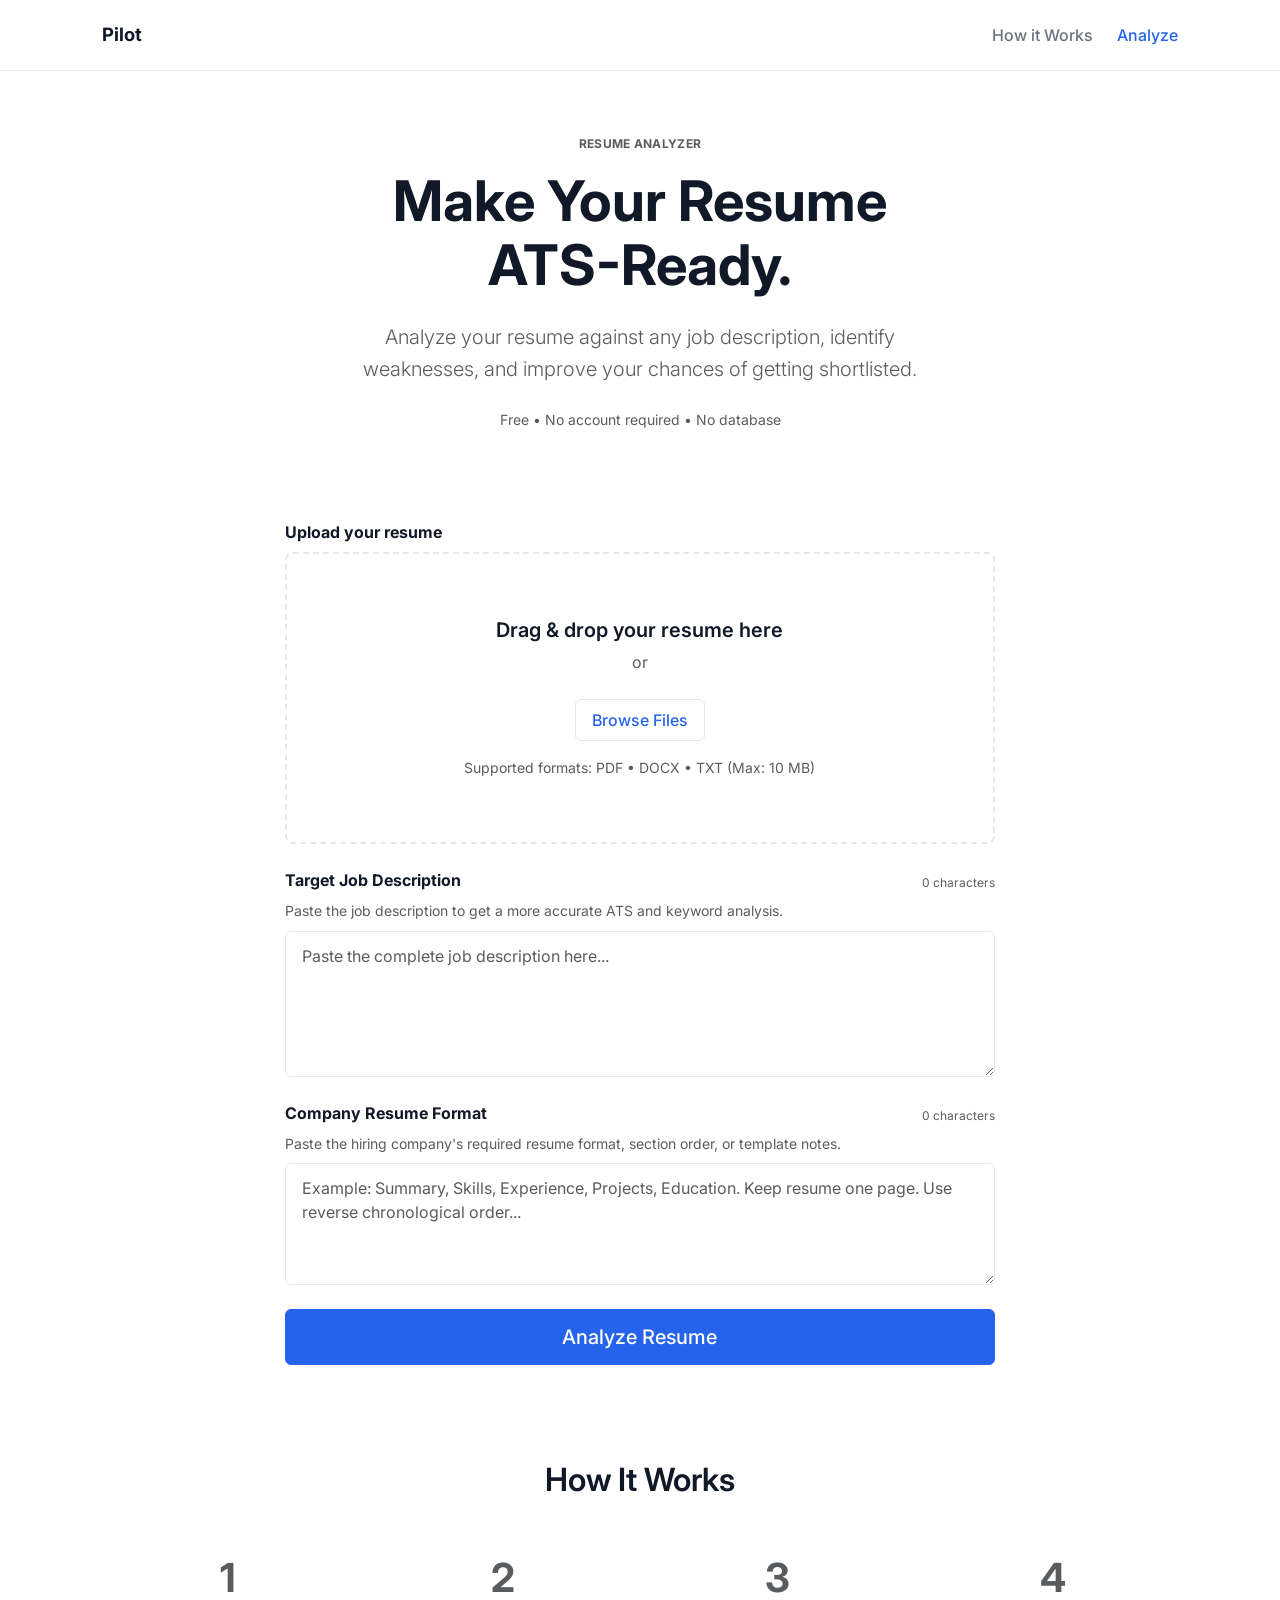
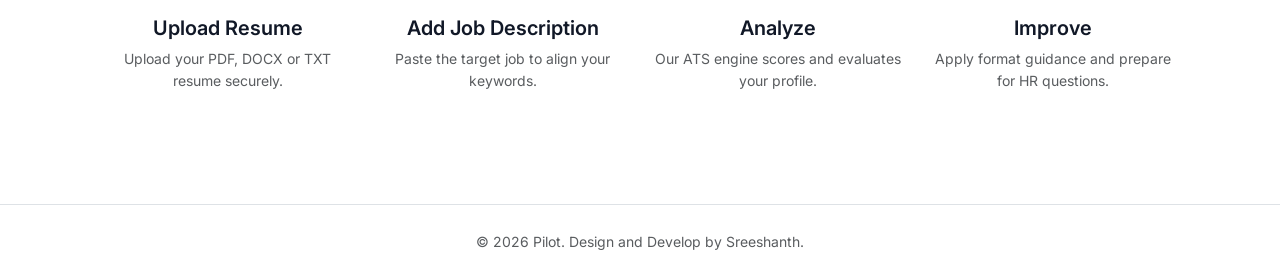
==== frontend/results.html @ 43889604 "Initial project setup" ====
<!DOCTYPE html>
<html lang="en">
<head>
    <meta charset="UTF-8">
    <meta name="viewport" content="width=device-width, initial-scale=1.0">
    <title>Resume Analysis - Pilot</title>
    <!-- Bootstrap CSS for minimal layout -->
    <link href="https://cdn.jsdelivr.net/npm/bootstrap@5.3.0/dist/css/bootstrap.min.css" rel="stylesheet">
    <!-- Custom CSS -->
    <link href="css/style.css" rel="stylesheet">
    <link href="css/responsive.css" rel="stylesheet">
</head>
<body>

    <!-- Minimal Navbar -->
    <nav class="navbar navbar-expand-lg mb-4">
        <div class="container">
            <a class="navbar-brand" href="index.html">Pilot</a>
            <div class="d-flex ms-auto">
                <a class="btn btn-outline-primary btn-sm" href="index.html">Analyze Another Resume</a>
            </div>
        </div>
    </nav>

    <!-- Main Content -->
    <main class="container mb-5">
        
        <div class="row mb-5">
            <div class="col-12 text-center">
                <h1 class="mb-4">Resume Analysis</h1>
                
                <!-- ATS Score -->
                <div class="score-circle">
                    <div class="score-value" id="overall-score">--</div>
                    <div class="score-max">/ 100</div>
                </div>
                <div class="score-status mb-2" id="score-status">Calculating...</div>
                <p class="text-muted text-sm mx-auto" style="max-width: 400px;">
                    Based on resume structure, keywords, skills, experience relevance and ATS compatibility.
                </p>
                <div class="d-flex flex-wrap justify-content-center gap-2 mt-4">
                    <button class="btn btn-outline-primary btn-sm" id="download-pdf-btn">Download PDF Report</button>
                    <button class="btn btn-outline-primary btn-sm" id="download-word-btn">Download Word Report</button>
                </div>
                <p class="text-xs text-muted mx-auto mt-2 mb-0" style="max-width: 420px;">
                    Automated guidance can make mistakes. Verify details responsibly before using the report.
                </p>
            </div>
        </div>

        <!-- Score Breakdown -->
        <section class="mb-5">
            <h3 class="h5 mb-4 border-bottom pb-2">Score Breakdown</h3>
            <div class="row g-4" id="score-breakdown-container">
                <!-- Dynamically populated by JS -->
            </div>
        </section>

        <!-- Review Summary Banner -->
        <div id="ai-verdict-container" class="mb-5 p-4 bg-light rounded border" style="display: none;">
            <h3 class="h5 mb-3 text-primary">Review Summary</h3>
            <p id="ai-verdict-text" class="mb-0 fw-medium"></p>
        </div>

        <div class="row g-4 mb-5">
            <!-- Strengths & Weaknesses -->
            <div class="col-lg-6">
                <section class="h-100">
                    <h3 class="h5 mb-4 border-bottom pb-2">Resume Review</h3>
                    <div class="mb-4">
                        <h6 class="text-xs fw-bold tracking-wide text-muted mb-3">STRENGTHS</h6>
                        <ul class="custom-list strengths" id="strengths-list">
                            <!-- Populated by JS -->
                        </ul>
                    </div>
                    <div>
                        <h6 class="text-xs fw-bold tracking-wide text-muted mb-3">WEAKNESSES</h6>
                        <ul class="custom-list weaknesses" id="weaknesses-list">
                            <!-- Populated by JS -->
                        </ul>
                    </div>
                </section>
            </div>

            <!-- Semantic Matches & Missing Keywords -->
            <div class="col-lg-6">
                <section class="h-100">
                    <h3 class="h5 mb-4 border-bottom pb-2">Keywords & Alignment</h3>
                    <div class="mb-4">
                        <h6 class="text-xs fw-bold tracking-wide text-muted mb-3">ROLE MATCHES</h6>
                        <div id="semantic-matches-container">
                            <!-- Populated by JS -->
                        </div>
                    </div>
                    <div>
                        <h6 class="text-xs fw-bold tracking-wide text-muted mb-3">MISSING KEYWORDS</h6>
                        <div id="missing-keywords-container">
                            <!-- Populated by JS -->
                        </div>
                    </div>
                </section>
            </div>
        </div>

        <!-- Improvements -->
        <section class="mb-5">
            <h3 class="h5 mb-4 border-bottom pb-2">Improvements</h3>
            <div id="improvements-container">
                <!-- Populated by JS -->
            </div>
        </section>

        <!-- Bullet Improvements -->
        <section class="mb-5">
            <h3 class="h5 mb-4 border-bottom pb-2">Bullet Improvements</h3>
            <div id="bullet-improvements-container">
                <!-- Populated by JS -->
            </div>
        </section>

        <!-- Company Format Suggestions -->
        <section class="mb-5">
            <h3 class="h5 mb-4 border-bottom pb-2">Company Format Fit</h3>
            <div id="format-suggestions-container">
                <!-- Populated by JS -->
            </div>
        </section>

        <!-- HR Questions -->
        <section class="mb-5">
            <h3 class="h5 mb-4 border-bottom pb-2">Likely HR Questions</h3>
            <div id="hr-questions-container">
                <!-- Populated by JS -->
            </div>
        </section>

        <!-- Final Recommendations -->
        <section class="mb-5">
            <h3 class="h5 mb-4 border-bottom pb-2">Final Recommendations</h3>
            <ol class="ps-3" id="final-recommendations-container">
                <!-- Populated by JS -->
            </ol>
        </section>

    </main>

    <!-- Footer -->
    <footer class="py-4 border-top text-center text-muted">
        <div class="container">
            <small>&copy; 2026 Pilot. Design and Develop by Sreeshanth.</small>
        </div>
    </footer>

    <!-- Bootstrap JS -->
    <script src="https://cdn.jsdelivr.net/npm/bootstrap@5.3.0/dist/js/bootstrap.bundle.min.js"></script>
    
    <!-- Custom JS -->
    <script src="js/app.js"></script>
    <script src="js/results.js"></script>
</body>
</html>
---- frontend/css/style.css ----
@import url('https://fonts.googleapis.com/css2?family=Inter:wght@300;400;500;600;700&display=swap');

:root {
  --primary-color: #2563EB;
  --primary-hover: #1D4ED8;
  --bg-color: #FFFFFF;
  --text-dark: #111827;
  --text-muted: #6B7280;
  --border-color: #E5E7EB;
  --success-color: #10B981;
  --warning-color: #F59E0B;
  --danger-color: #EF4444;
}

body {
  font-family: 'Inter', sans-serif;
  background-color: var(--bg-color);
  color: var(--text-dark);
  -webkit-font-smoothing: antialiased;
}

/* Minimal Navbar */
.navbar {
  padding: 1.5rem 0;
  background-color: var(--bg-color);
  border-bottom: 1px solid var(--border-color);
}

.navbar-brand {
  font-weight: 700;
  color: var(--text-dark);
  font-size: 1.25rem;
}

.nav-link {
  color: var(--text-muted);
  font-weight: 500;
  margin-left: 1.5rem;
}

.nav-link:hover, .nav-link.active {
  color: var(--primary-color);
}

/* Typography Overrides */
h1, h2, h3, h4, h5, h6 {
  font-weight: 600;
  color: var(--text-dark);
}

p {
  color: var(--text-muted);
  line-height: 1.6;
}

/* Button Overrides */
.btn-primary {
  background-color: var(--primary-color);
  border-color: var(--primary-color);
  color: #fff;
  border-radius: 6px;
  padding: 0.75rem 1.5rem;
  font-weight: 500;
  transition: all 0.2s ease;
  box-shadow: none !important;
}

.btn-primary:hover, .btn-primary:focus, .btn-primary:active {
  background-color: var(--primary-hover) !important;
  border-color: var(--primary-hover) !important;
}

.btn-outline-primary {
  color: var(--primary-color);
  border-color: var(--border-color);
  border-radius: 6px;
  padding: 0.5rem 1rem;
  font-weight: 500;
}

.btn-outline-primary:hover {
  background-color: var(--primary-color);
  border-color: var(--primary-color);
  color: #fff;
}

/* Form Controls */
.form-control {
  border: 1px solid var(--border-color);
  border-radius: 6px;
  padding: 0.75rem 1rem;
  color: var(--text-dark);
  box-shadow: none !important;
}

.form-control:focus {
  border-color: var(--primary-color);
  box-shadow: 0 0 0 1px var(--primary-color) !important;
}

/* Drag and Drop Area */
.upload-area {
  border: 2px dashed var(--border-color);
  border-radius: 8px;
  padding: 4rem 2rem;
  text-align: center;
  transition: all 0.2s ease;
  background-color: var(--bg-color);
  cursor: pointer;
}

.upload-area.dragover {
  border-color: var(--primary-color);
  background-color: #F8FAFC;
}

.upload-area h3 {
  font-size: 1.25rem;
  margin-bottom: 0.5rem;
}

.upload-area p {
  margin-bottom: 1.5rem;
}

#file-info {
  display: none;
  margin-top: 1.5rem;
  padding: 1rem;
  border: 1px solid var(--border-color);
  border-radius: 6px;
  text-align: left;
}

.file-details {
  display: flex;
  justify-content: space-between;
  align-items: center;
}

.remove-file {
  color: var(--danger-color);
  cursor: pointer;
  font-weight: 500;
  font-size: 0.875rem;
}

.remove-file:hover {
  text-decoration: underline;
}

/* Loading Screen */
@keyframes pulse-ring {
  0%   { transform: scale(0.92); opacity: 0.6; }
  50%  { transform: scale(1.08); opacity: 0.2; }
  100% { transform: scale(0.92); opacity: 0.6; }
}

@keyframes spin-smooth {
  to { transform: rotate(360deg); }
}

@keyframes float-orb {
  0%, 100% { transform: translateY(0px) scale(1);   opacity: 0.15; }
  50%       { transform: translateY(-18px) scale(1.1); opacity: 0.28; }
}

@keyframes step-slide-in {
  from { opacity: 0; transform: translateX(-14px); }
  to   { opacity: 1; transform: translateX(0); }
}

@keyframes step-glow {
  0%, 100% { text-shadow: 0 0 0px transparent; }
  50%       { text-shadow: 0 0 10px rgba(37,99,235,0.45); }
}

@keyframes done-pop {
  0%   { transform: scale(0.7);  opacity: 0; }
  60%  { transform: scale(1.15); opacity: 1; }
  100% { transform: scale(1);    opacity: 1; }
}

@keyframes shimmer-text {
  0%   { background-position: -200% center; }
  100% { background-position:  200% center; }
}

#loading-screen {
  display: none;
  text-align: center;
  padding: 4rem 0;
  position: relative;
  overflow: hidden;
}

/* Floating background orbs — purely decorative */
#loading-screen::before,
#loading-screen::after {
  content: '';
  position: absolute;
  border-radius: 50%;
  pointer-events: none;
  z-index: 0;
}

#loading-screen::before {
  width: 320px;
  height: 320px;
  background: radial-gradient(circle, rgba(37,99,235,0.18) 0%, transparent 70%);
  top: -60px;
  left: 50%;
  transform: translateX(-50%);
  animation: float-orb 4s ease-in-out infinite;
}

#loading-screen::after {
  width: 200px;
  height: 200px;
  background: radial-gradient(circle, rgba(16,185,129,0.14) 0%, transparent 70%);
  bottom: 20px;
  right: 10%;
  animation: float-orb 5.5s ease-in-out infinite reverse;
}

/* Shimmer heading */
#loading-screen h3 {
  position: relative;
  z-index: 1;
  background: linear-gradient(
    90deg,
    var(--text-dark) 0%,
    var(--primary-color) 40%,
    var(--text-dark) 80%
  );
  background-size: 200% auto;
  -webkit-background-clip: text;
  -webkit-text-fill-color: transparent;
  background-clip: text;
  animation: shimmer-text 2.8s linear infinite;
}

/* Pulsing ring behind the spinner */
.spinner-border {
  width: 3rem;
  height: 3rem;
  color: var(--primary-color);
  position: relative;
  z-index: 1;
  animation: spin-smooth 0.8s linear infinite;
  filter: drop-shadow(0 0 6px rgba(37,99,235,0.5));
}

/* Animated pulse ring around spinner */
.spinner-border::after {
  content: '';
  position: absolute;
  inset: -10px;
  border-radius: 50%;
  border: 3px solid rgba(37,99,235,0.25);
  animation: pulse-ring 1.6s ease-in-out infinite;
}

.loading-steps {
  margin-top: 2rem;
  text-align: left;
  max-width: 400px;
  margin-left: auto;
  margin-right: auto;
  position: relative;
  z-index: 1;
}

/* Each step slides in on appear */
.step {
  margin-bottom: 0.75rem;
  color: var(--text-muted);
  display: flex;
  align-items: center;
  gap: 0.5rem;
  opacity: 0;
  transform: translateX(-14px);
  animation: step-slide-in 0.45s ease forwards;
  transition: color 0.3s ease, font-weight 0.2s ease;
  border-radius: 6px;
  padding: 0.35rem 0.6rem;
}

/* Stagger each step's entrance */
.step:nth-child(1) { animation-delay: 0.0s; }
.step:nth-child(2) { animation-delay: 0.1s; }
.step:nth-child(3) { animation-delay: 0.2s; }
.step:nth-child(4) { animation-delay: 0.3s; }
.step:nth-child(5) { animation-delay: 0.4s; }
.step:nth-child(6) { animation-delay: 0.5s; }

.step.active {
  color: var(--primary-color);
  font-weight: 600;
  background: rgba(37,99,235,0.06);
  animation: step-glow 1.4s ease-in-out infinite;
  /* keep opacity=1 once active */
  opacity: 1;
  transform: none;
}

/* Active step — animated leading dot */
.step.active::before {
  content: '';
  display: inline-block;
  width: 8px;
  height: 8px;
  border-radius: 50%;
  background: var(--primary-color);
  flex-shrink: 0;
  animation: pulse-ring 1s ease-in-out infinite;
}

.step.done {
  color: var(--success-color);
  opacity: 1;
  transform: none;
  background: rgba(16,185,129,0.06);
}

/* Checkmark pop animation when a step becomes done */
.step.done::first-letter {
  display: inline-block;
  animation: done-pop 0.35s cubic-bezier(0.34,1.56,0.64,1) forwards;
}

/* Results Page Styles */
.score-circle {
  width: 150px;
  height: 150px;
  border-radius: 50%;
  border: 8px solid var(--primary-color);
  display: flex;
  flex-direction: column;
  justify-content: center;
  align-items: center;
  margin: 0 auto 1.5rem;
}

.score-circle .score-value {
  font-size: 3rem;
  font-weight: 700;
  color: var(--primary-color);
  line-height: 1;
}

.score-circle .score-max {
  font-size: 1rem;
  color: var(--text-muted);
}

.score-status {
  font-size: 1.25rem;
  font-weight: 600;
  color: var(--primary-color);
}

/* Progress Bars Minimal Override */
.progress {
  height: 8px;
  border-radius: 4px;
  background-color: var(--border-color);
  box-shadow: none;
  overflow: visible;
}

.progress-bar {
  background-color: var(--primary-color);
  border-radius: 4px;
}

/* Chips */
.keyword-chip {
  display: inline-block;
  padding: 0.5rem 1rem;
  background-color: #F3F4F6;
  border: 1px solid var(--border-color);
  border-radius: 20px;
  color: var(--text-dark);
  font-size: 0.875rem;
  margin: 0.25rem;
}

.keyword-chip.missing {
  background-color: #FEF2F2;
  border-color: #FCA5A5;
  color: var(--danger-color);
}

/* Custom Lists */
.custom-list {
  list-style: none;
  padding: 0;
}

.custom-list li {
  padding-left: 1.5rem;
  position: relative;
  margin-bottom: 0.5rem;
}

.custom-list.strengths li::before {
  content: '✓';
  position: absolute;
  left: 0;
  color: var(--success-color);
  font-weight: bold;
}

.custom-list.weaknesses li::before {
  content: '⚠';
  position: absolute;
  left: 0;
  color: var(--warning-color);
  font-weight: bold;
}

/* Improvement Cards */
.improvement-card {
  border: 1px solid var(--border-color);
  border-radius: 8px;
  padding: 1.5rem;
  margin-bottom: 1.5rem;
}

.improvement-label {
  font-size: 0.75rem;
  font-weight: 600;
  text-transform: uppercase;
  letter-spacing: 0.05em;
  margin-bottom: 0.5rem;
}

.label-current { color: var(--text-muted); }
.label-problem { color: var(--danger-color); }
.label-suggestion { color: var(--success-color); }

.quality-grid {
  display: grid;
  grid-template-columns: repeat(auto-fill, minmax(200px, 1fr));
  gap: 1rem;
}

.quality-item {
  border: 1px solid var(--border-color);
  padding: 1rem;
  border-radius: 6px;
}

.quality-item .quality-name {
  font-weight: 500;
  margin-bottom: 0.25rem;
}

.quality-item .quality-status {
  font-size: 0.875rem;
}

.status-excellent { color: var(--success-color); }
.status-good { color: var(--primary-color); }
.status-needs-improvement { color: var(--warning-color); }

/* Helpers */
.text-xs { font-size: 0.75rem; }
.text-sm { font-size: 0.875rem; }
.tracking-wide { letter-spacing: 0.025em; }
---- frontend/css/responsive.css ----
/* RESPONSIVE.CSS — Mobile-First Universal Layout
   Breakpoints:
     xs  : < 480px   (small phones)
     sm  : < 576px   (phones)
     md  : < 768px   (large phones / small tablets)
     lg  : < 992px   (tablets / small laptops)
     xl  : >= 992px  (desktops — base styles in style.css)
*/

/* Base: apply to all screen sizes */
*,
*::before,
*::after {
  box-sizing: border-box;
}

img,
video {
  max-width: 100%;
  height: auto;
}

/* Smooth scrolling on all devices */
html {
  scroll-behavior: smooth;
  -webkit-text-size-adjust: 100%;
}

/* Prevent horizontal overflow globally */
body {
  overflow-x: hidden;
  word-break: break-word;
}

/* Container fluid padding */
.container {
  width: 100%;
  padding-left: clamp(1rem, 4vw, 2rem);
  padding-right: clamp(1rem, 4vw, 2rem);
}


/* NAVBAR */
.navbar {
  padding: 1rem 0;
}

.navbar-brand {
  font-size: 1.15rem;
}

/* Hide desktop nav on mobile — it's hidden via d-none d-lg-flex already */


/* HERO SECTION (index.html) */
section.text-center h1 {
  line-height: 1.15;
}


/* UPLOAD SECTION (index.html) */
.upload-area {
  padding: clamp(2rem, 6vw, 4rem) clamp(1rem, 4vw, 2rem);
}

.upload-area h3 {
  font-size: clamp(1rem, 3vw, 1.25rem);
}

#file-info {
  padding: 0.85rem;
}

.file-details {
  flex-wrap: wrap;
  gap: 0.5rem;
}

/* Textarea full-width */
#job-description,
#company-format {
  width: 100%;
  min-height: 100px;
}


/* LOADING SCREEN */
#loading-screen {
  padding: clamp(2rem, 6vw, 4rem) 1rem;
}

#loading-screen h3 {
  font-size: clamp(1.1rem, 4vw, 1.5rem);
}

.loading-steps {
  width: 100%;
  max-width: 400px;
  padding: 0 0.5rem;
}

.step {
  font-size: clamp(0.8rem, 2.5vw, 0.95rem);
}


/* RESULTS PAGE — Score Header */
.score-circle {
  width: clamp(110px, 28vw, 150px);
  height: clamp(110px, 28vw, 150px);
  border-width: clamp(5px, 1.5vw, 8px);
}

.score-circle .score-value {
  font-size: clamp(2rem, 7vw, 3rem);
}

.score-circle .score-max {
  font-size: clamp(0.75rem, 2vw, 1rem);
}

.score-status {
  font-size: clamp(1rem, 3vw, 1.25rem);
}


/* RESULTS PAGE — Score Breakdown grid */
.quality-grid {
  display: grid;
  grid-template-columns: repeat(auto-fill, minmax(min(180px, 100%), 1fr));
  gap: 0.85rem;
}

.quality-item {
  padding: 0.85rem 1rem;
}


/* RESULTS PAGE — Improvement cards */
.improvement-card {
  padding: clamp(1rem, 3vw, 1.5rem);
  margin-bottom: 1rem;
  overflow-wrap: break-word;
}


/* KEYWORD CHIPS */
.keyword-chip {
  font-size: clamp(0.75rem, 2vw, 0.875rem);
  padding: 0.35rem 0.75rem;
}


/* BUTTONS — Results page action row */
.d-flex.flex-wrap.gap-2 .btn {
  flex: 1 1 auto;
  min-width: 140px;
  text-align: center;
}


/* LARGE PHONES (<=576px) */
@media (max-width: 575.98px) {

  /* Typography scale */
  h1 { font-size: clamp(1.6rem, 7vw, 2.25rem) !important; }
  h2 { font-size: clamp(1.3rem, 5.5vw, 1.75rem) !important; }
  h3 { font-size: clamp(1.1rem, 4.5vw, 1.4rem) !important; }
  h5 { font-size: 1rem !important; }

  /* Navbar brand & button */
  .navbar .btn-sm {
    font-size: 0.78rem;
    padding: 0.35rem 0.7rem;
  }

  /* Hero */
  section.text-center {
    margin-bottom: 2rem !important;
    padding-bottom: 1.5rem !important;
  }

  section.text-center .lead {
    font-size: 0.95rem;
  }

  /* Upload area */
  .upload-area {
    padding: 2rem 1rem;
  }

  /* Analyze button — full width */
  #analyze-btn {
    width: 100%;
    font-size: 1rem;
  }

  /* Loading steps */
  .loading-steps {
    padding: 0;
  }

  /* Score area */
  .score-circle {
    width: 110px;
    height: 110px;
    border-width: 5px;
  }

  .score-circle .score-value {
    font-size: 2rem;
  }

  /* Download buttons stack */
  .d-flex.flex-wrap.gap-2 {
    flex-direction: column;
    align-items: stretch;
  }

  .d-flex.flex-wrap.gap-2 .btn {
    width: 100%;
  }

  /* Quality grid single column */
  .quality-grid {
    grid-template-columns: 1fr;
  }

  /* Chips wrap tighter */
  .keyword-chip {
    padding: 0.3rem 0.6rem;
    font-size: 0.75rem;
    margin: 0.2rem;
  }

  /* Improvement cards */
  .improvement-card {
    padding: 1rem;
  }

  /* How it works — stack vertically */
  #how-it-works .col-md-3 {
    margin-bottom: 1.25rem;
  }

  /* Results page two-col row — single col */
  .col-lg-6 {
    margin-bottom: 1.5rem;
  }

  /* Ordered list */
  ol.ps-3 {
    padding-left: 1.25rem;
  }

  /* Section spacing */
  section.mb-5,
  .mb-5 {
    margin-bottom: 2rem !important;
  }
}


/* TABLETS (577px – 767px) */
@media (min-width: 576px) and (max-width: 767.98px) {

  h1 { font-size: 2rem !important; }
  h2 { font-size: 1.6rem !important; }

  section.text-center {
    margin-bottom: 2.5rem !important;
  }

  /* Quality grid 2 columns */
  .quality-grid {
    grid-template-columns: repeat(2, 1fr);
  }

  /* Download buttons side-by-side */
  .d-flex.flex-wrap.gap-2 {
    justify-content: center;
  }

  .d-flex.flex-wrap.gap-2 .btn {
    min-width: 160px;
  }

  /* Two-col section stacks */
  .col-lg-6 {
    margin-bottom: 1.5rem;
  }

  #analyze-btn {
    width: 100%;
  }
}


/* SMALL LAPTOPS / LARGE TABLETS (768px – 991px) */
@media (min-width: 768px) and (max-width: 991.98px) {

  h1 { font-size: 2.25rem !important; }

  /* Quality grid 3 columns */
  .quality-grid {
    grid-template-columns: repeat(3, 1fr);
  }

  /* Narrow the analyze form */
  #analyze .col-lg-8 {
    max-width: 680px;
    margin: 0 auto;
  }

  /* Two-col layout on tablets */
  .col-lg-6 {
    flex: 0 0 50%;
    max-width: 50%;
    margin-bottom: 0;
  }
}


/* DESKTOP (>=992px) — fine-tune only */
@media (min-width: 992px) {

  .quality-grid {
    grid-template-columns: repeat(auto-fill, minmax(200px, 1fr));
  }

  /* Cap textarea heights */
  #job-description {
    min-height: 120px;
  }

  #company-format {
    min-height: 100px;
  }

  /* Score area tweaks */
  .score-circle {
    width: 150px;
    height: 150px;
    border-width: 8px;
  }

  .score-circle .score-value {
    font-size: 3rem;
  }
}


/* TALL MOBILE PHONES (portrait, <=480px) */
@media (max-width: 480px) {

  /* Tighter vertical rhythm */
  main.container {
    padding-top: 1rem !important;
  }

  /* Progress bars label text */
  .quality-item .quality-name {
    font-size: 0.85rem;
  }

  .quality-item .quality-status {
    font-size: 0.78rem;
  }

  /* Improvement card label */
  .improvement-label {
    font-size: 0.7rem;
  }

  /* HR questions, bullet improvements — comfortable reading */
  .custom-list li {
    font-size: 0.88rem;
    margin-bottom: 0.6rem;
  }

  /* Spinner slightly smaller */
  .spinner-border {
    width: 2.4rem;
    height: 2.4rem;
  }

  /* Step text smaller */
  .step {
    font-size: 0.8rem;
    margin-bottom: 0.55rem;
  }

  /* Footer text */
  footer small {
    font-size: 0.72rem;
  }
}


/* LANDSCAPE PHONES (short height, wide) */
@media (max-height: 480px) and (orientation: landscape) {

  .navbar {
    padding: 0.5rem 0;
  }

  section.text-center {
    margin-bottom: 1rem !important;
    padding-bottom: 0.5rem !important;
  }

  section.text-center h1 {
    font-size: 1.5rem !important;
    margin-bottom: 0.5rem !important;
  }

  #loading-screen {
    padding: 1rem 0.5rem;
  }

  #loading-screen::before,
  #loading-screen::after {
    display: none; /* hide decorative orbs on tiny landscape */
  }

  .loading-steps {
    margin-top: 0.75rem;
  }

  footer {
    padding: 0.75rem 0 !important;
  }
}


/* PRINT — keep it clean */
@media print {

  .navbar,
  footer,
  #download-pdf-btn,
  #download-word-btn {
    display: none !important;
  }

  body {
    font-size: 12pt;
    color: #000;
  }

  .score-circle {
    border-color: #000 !important;
  }

  .improvement-card,
  .quality-item {
    break-inside: avoid;
  }
}
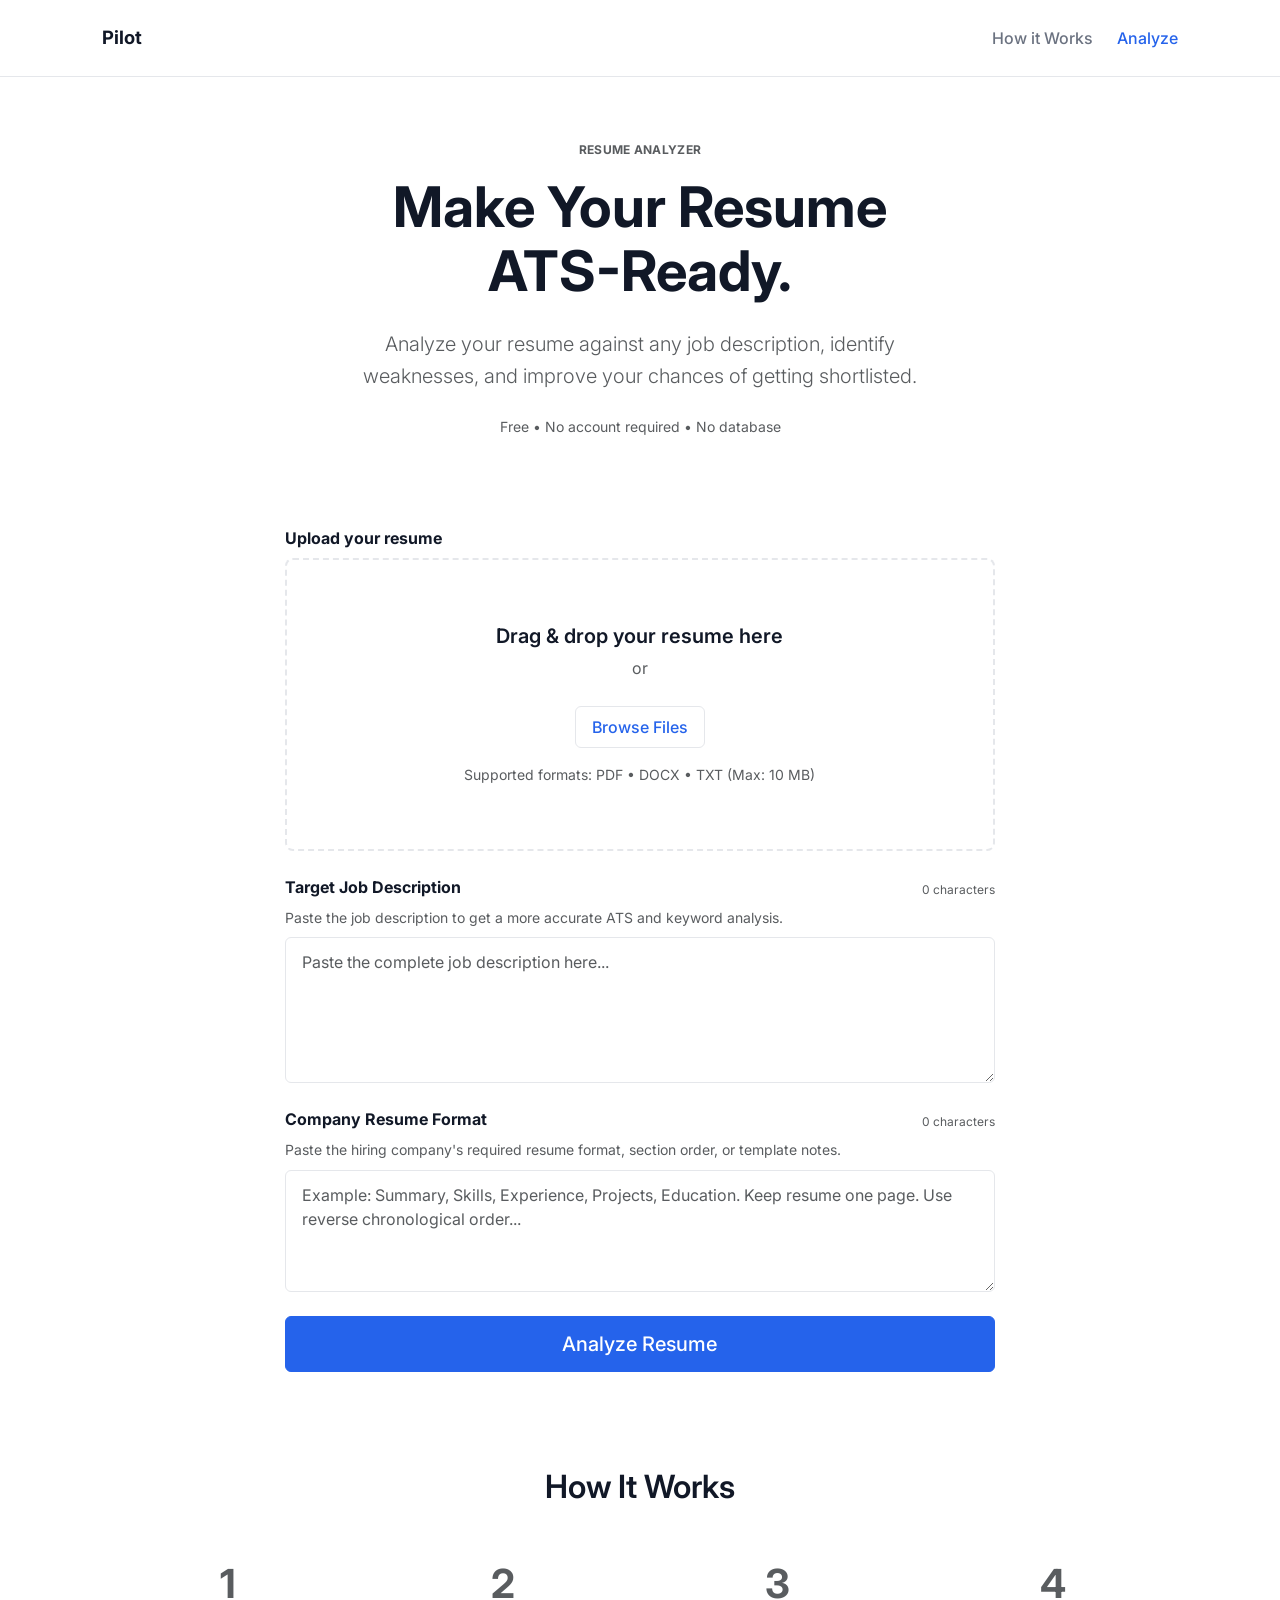
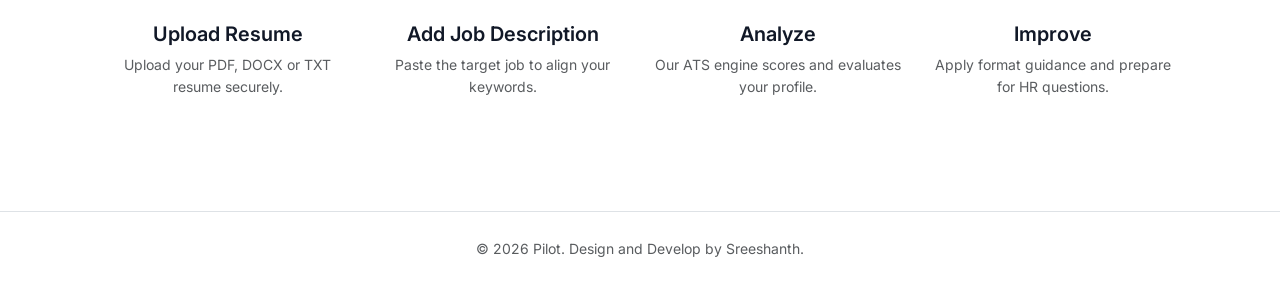
==== commit e85bd6ff: "feat: add favicon (browser tab logo) to both pages" ====
--- a/frontend/results.html
+++ b/frontend/results.html
@@ -4,6 +4,8 @@
     <meta charset="UTF-8">
     <meta name="viewport" content="width=device-width, initial-scale=1.0">
     <title>Resume Analysis - Pilot</title>
+    <link rel="icon" type="image/png" href="favicon.png">
+    <link rel="apple-touch-icon" href="favicon.png">
     <!-- Bootstrap CSS for minimal layout -->
     <link href="https://cdn.jsdelivr.net/npm/bootstrap@5.3.0/dist/css/bootstrap.min.css" rel="stylesheet">
     <!-- Custom CSS -->
--- a/frontend/css/style.css
+++ b/frontend/css/style.css
@@ -61,13 +61,19 @@
   border-radius: 6px;
   padding: 0.75rem 1.5rem;
   font-weight: 500;
-  transition: all 0.2s ease;
+  transition: background-color 0.2s ease, border-color 0.2s ease, opacity 0.2s ease;
   box-shadow: none !important;
+  touch-action: manipulation;
 }
 
 .btn-primary:hover, .btn-primary:focus, .btn-primary:active {
   background-color: var(--primary-hover) !important;
   border-color: var(--primary-hover) !important;
+}
+
+.btn-primary:disabled {
+  opacity: 0.65;
+  cursor: not-allowed;
 }
 
 .btn-outline-primary {
@@ -151,39 +157,43 @@
 
 /* Loading Screen */
 @keyframes pulse-ring {
-  0%   { transform: scale(0.92); opacity: 0.6; }
-  50%  { transform: scale(1.08); opacity: 0.2; }
-  100% { transform: scale(0.92); opacity: 0.6; }
+  0%   { transform: scale(0.92) translateZ(0); opacity: 0.6; }
+  50%  { transform: scale(1.08) translateZ(0); opacity: 0.2; }
+  100% { transform: scale(0.92) translateZ(0); opacity: 0.6; }
 }
 
 @keyframes spin-smooth {
-  to { transform: rotate(360deg); }
+  to { transform: rotate(360deg) translateZ(0); }
 }
 
 @keyframes float-orb {
-  0%, 100% { transform: translateY(0px) scale(1);   opacity: 0.15; }
-  50%       { transform: translateY(-18px) scale(1.1); opacity: 0.28; }
+  0%, 100% { transform: translateY(0px) scale(1) translateZ(0);    opacity: 0.15; }
+  50%       { transform: translateY(-18px) scale(1.1) translateZ(0); opacity: 0.28; }
 }
 
 @keyframes step-slide-in {
-  from { opacity: 0; transform: translateX(-14px); }
-  to   { opacity: 1; transform: translateX(0); }
+  from { opacity: 0; transform: translateX(-14px) translateZ(0); }
+  to   { opacity: 1; transform: translateX(0)      translateZ(0); }
 }
 
 @keyframes step-glow {
   0%, 100% { text-shadow: 0 0 0px transparent; }
-  50%       { text-shadow: 0 0 10px rgba(37,99,235,0.45); }
+  50%       { text-shadow: 0 0 10px rgba(37,99,235,0.40); }
 }
 
 @keyframes done-pop {
-  0%   { transform: scale(0.7);  opacity: 0; }
-  60%  { transform: scale(1.15); opacity: 1; }
-  100% { transform: scale(1);    opacity: 1; }
+  0%   { transform: scale(0.7)  translateZ(0); opacity: 0; }
+  60%  { transform: scale(1.15) translateZ(0); opacity: 1; }
+  100% { transform: scale(1)    translateZ(0); opacity: 1; }
 }
 
 @keyframes shimmer-text {
   0%   { background-position: -200% center; }
   100% { background-position:  200% center; }
+}
+
+#upload-section {
+  transition: opacity 0.25s ease;
 }
 
 #loading-screen {
@@ -192,6 +202,13 @@
   padding: 4rem 0;
   position: relative;
   overflow: hidden;
+  /* Fade-in when shown via JS */
+  animation: fadeInScreen 0.3s ease forwards;
+}
+
+@keyframes fadeInScreen {
+  from { opacity: 0; transform: translateY(8px); }
+  to   { opacity: 1; transform: translateY(0); }
 }
 
 /* Floating background orbs — purely decorative */
@@ -212,6 +229,7 @@
   left: 50%;
   transform: translateX(-50%);
   animation: float-orb 4s ease-in-out infinite;
+  will-change: transform, opacity;
 }
 
 #loading-screen::after {
@@ -221,6 +239,7 @@
   bottom: 20px;
   right: 10%;
   animation: float-orb 5.5s ease-in-out infinite reverse;
+  will-change: transform, opacity;
 }
 
 /* Shimmer heading */
@@ -237,7 +256,8 @@
   -webkit-background-clip: text;
   -webkit-text-fill-color: transparent;
   background-clip: text;
-  animation: shimmer-text 2.8s linear infinite;
+  animation: shimmer-text 2.8s ease-in-out infinite;
+  will-change: background-position;
 }
 
 /* Pulsing ring behind the spinner */
@@ -248,7 +268,18 @@
   position: relative;
   z-index: 1;
   animation: spin-smooth 0.8s linear infinite;
-  filter: drop-shadow(0 0 6px rgba(37,99,235,0.5));
+  /* Use box-shadow instead of drop-shadow filter — composites on GPU */
+  will-change: transform;
+}
+
+/* Soft glow via a composited pseudo-element (no per-frame filter repaint) */
+.spinner-border::before {
+  content: '';
+  position: absolute;
+  inset: -6px;
+  border-radius: 50%;
+  box-shadow: 0 0 14px 4px rgba(37,99,235,0.35);
+  pointer-events: none;
 }
 
 /* Animated pulse ring around spinner */
@@ -259,6 +290,7 @@
   border-radius: 50%;
   border: 3px solid rgba(37,99,235,0.25);
   animation: pulse-ring 1.6s ease-in-out infinite;
+  will-change: transform, opacity;
 }
 
 .loading-steps {
@@ -279,11 +311,13 @@
   align-items: center;
   gap: 0.5rem;
   opacity: 0;
-  transform: translateX(-14px);
-  animation: step-slide-in 0.45s ease forwards;
-  transition: color 0.3s ease, font-weight 0.2s ease;
+  transform: translateX(-14px) translateZ(0);
+  /* Spring-like entrance easing */
+  animation: step-slide-in 0.5s cubic-bezier(0.22, 1, 0.36, 1) forwards;
+  transition: color 0.3s ease, font-weight 0.2s ease, background 0.2s ease;
   border-radius: 6px;
   padding: 0.35rem 0.6rem;
+  will-change: transform, opacity;
 }
 
 /* Stagger each step's entrance */
@@ -301,7 +335,7 @@
   animation: step-glow 1.4s ease-in-out infinite;
   /* keep opacity=1 once active */
   opacity: 1;
-  transform: none;
+  transform: translateZ(0);
 }
 
 /* Active step — animated leading dot */
@@ -314,6 +348,7 @@
   background: var(--primary-color);
   flex-shrink: 0;
   animation: pulse-ring 1s ease-in-out infinite;
+  will-change: transform, opacity;
 }
 
 .step.done {
--- a/frontend/css/responsive.css
+++ b/frontend/css/responsive.css
@@ -49,7 +49,14 @@
   font-size: 1.15rem;
 }
 
-/* Hide desktop nav on mobile — it's hidden via d-none d-lg-flex already */
+/* Ensure navbar links have comfortable tap targets on touch devices */
+.nav-link {
+  padding-top: 0.5rem;
+  padding-bottom: 0.5rem;
+  min-height: 44px;
+  display: inline-flex;
+  align-items: center;
+}
 
 
 /* HERO SECTION (index.html) */
@@ -60,7 +67,7 @@
 
 /* UPLOAD SECTION (index.html) */
 .upload-area {
-  padding: clamp(2rem, 6vw, 4rem) clamp(1rem, 4vw, 2rem);
+  padding: clamp(1.5rem, 5vw, 4rem) clamp(0.75rem, 4vw, 2rem);
 }
 
 .upload-area h3 {
@@ -74,13 +81,23 @@
 .file-details {
   flex-wrap: wrap;
   gap: 0.5rem;
-}
-
-/* Textarea full-width */
+  min-width: 0; /* prevent flex overflow */
+}
+
+#file-name {
+  overflow: hidden;
+  text-overflow: ellipsis;
+  white-space: nowrap;
+  max-width: calc(100% - 80px);
+  display: block;
+}
+
+/* Textarea full-width with vertical resize only */
 #job-description,
 #company-format {
   width: 100%;
   min-height: 100px;
+  resize: vertical;
 }
 
 
@@ -95,8 +112,10 @@
 
 .loading-steps {
   width: 100%;
-  max-width: 400px;
+  max-width: 420px;
   padding: 0 0.5rem;
+  margin-left: auto;
+  margin-right: auto;
 }
 
 .step {
@@ -150,8 +169,25 @@
   padding: 0.35rem 0.75rem;
 }
 
-
-/* BUTTONS — Results page action row */
+/* Chip containers wrap cleanly */
+#semantic-matches-container,
+#missing-keywords-container {
+  display: flex;
+  flex-wrap: wrap;
+  gap: 0.25rem;
+}
+
+
+/* BUTTONS — mobile analyze button always full-width */
+@media (max-width: 767.98px) {
+  #analyze-btn {
+    width: 100%;
+    font-size: 1rem;
+    min-height: 48px; /* comfortable touch target */
+  }
+}
+
+/* Results page action row */
 .d-flex.flex-wrap.gap-2 .btn {
   flex: 1 1 auto;
   min-width: 140px;
@@ -184,20 +220,15 @@
     font-size: 0.95rem;
   }
 
-  /* Upload area */
+  /* Upload area tighter on small phones */
   .upload-area {
-    padding: 2rem 1rem;
-  }
-
-  /* Analyze button — full width */
-  #analyze-btn {
-    width: 100%;
-    font-size: 1rem;
-  }
-
-  /* Loading steps */
+    padding: 1.5rem 0.85rem;
+  }
+
+  /* Loading steps full-width */
   .loading-steps {
     padding: 0;
+    max-width: 100%;
   }
 
   /* Score area */
@@ -230,7 +261,7 @@
   .keyword-chip {
     padding: 0.3rem 0.6rem;
     font-size: 0.75rem;
-    margin: 0.2rem;
+    margin: 0.15rem;
   }
 
   /* Improvement cards */
@@ -358,6 +389,17 @@
     padding-top: 1rem !important;
   }
 
+  /* Upload area very tight */
+  .upload-area {
+    padding: 1.25rem 0.75rem;
+  }
+
+  /* File name truncation on tiny screens */
+  #file-name {
+    max-width: calc(100% - 72px);
+    font-size: 0.85rem;
+  }
+
   /* Progress bars label text */
   .quality-item .quality-name {
     font-size: 0.85rem;
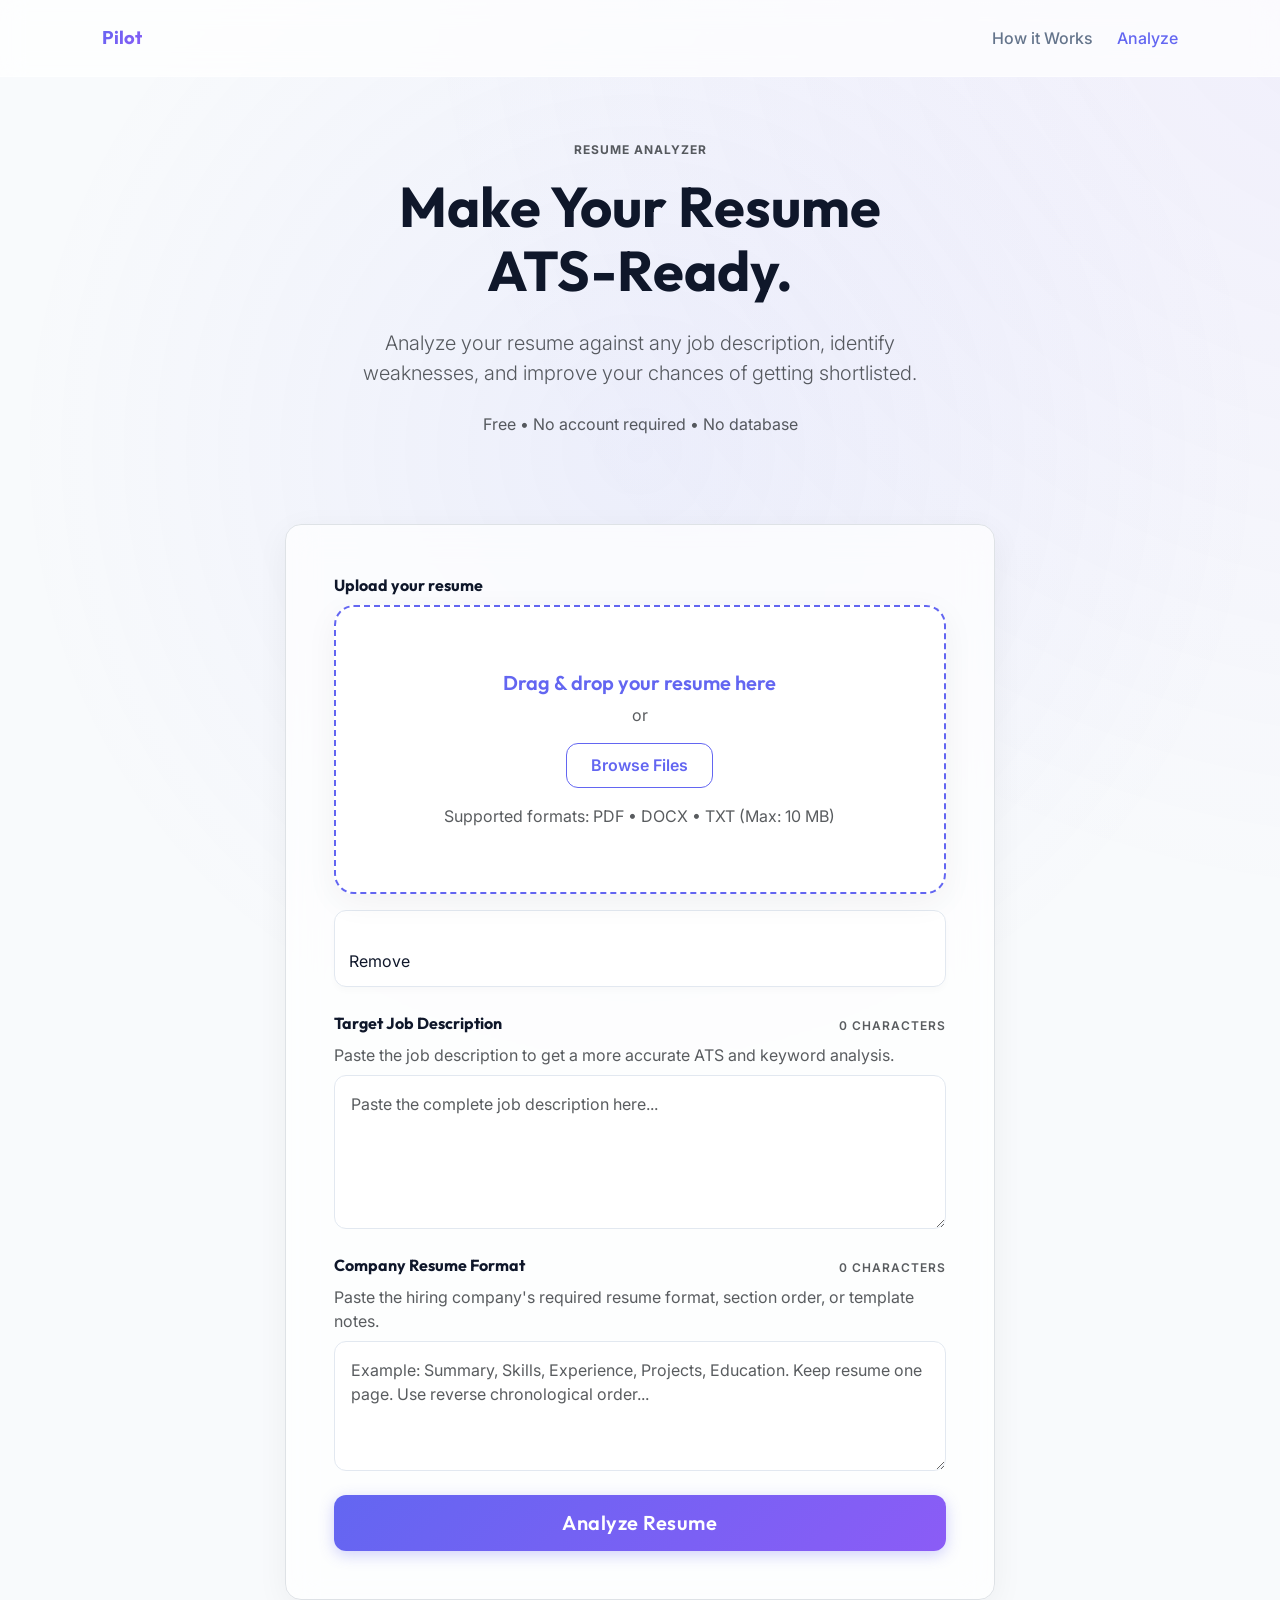
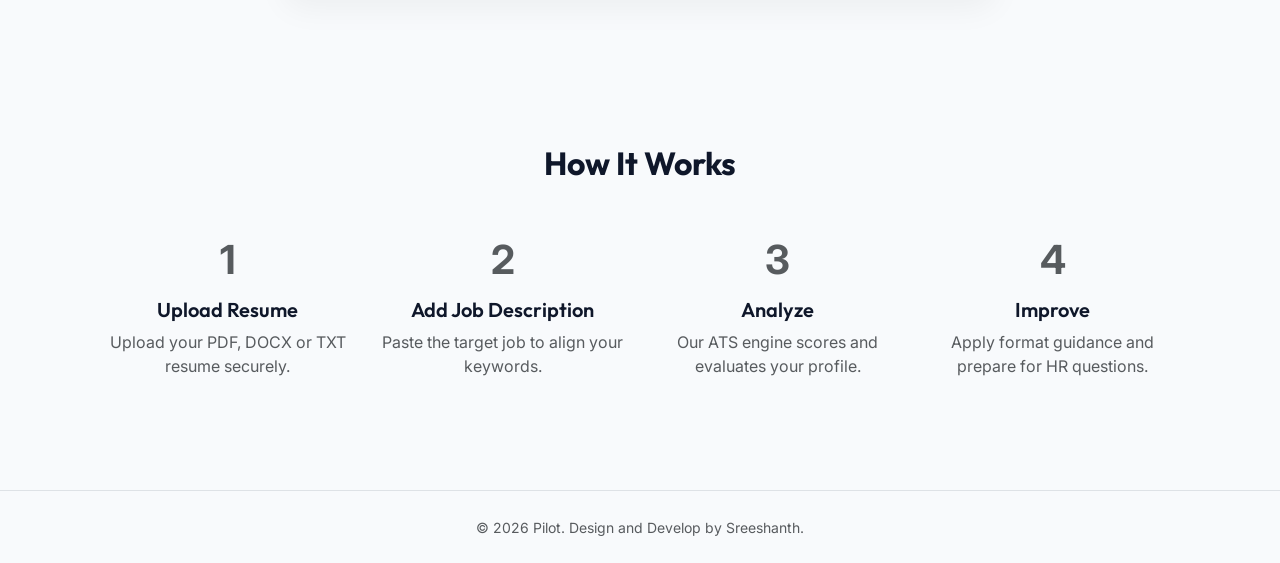
==== commit 77548fa0: "Implement premium glassmorphism UI layout" ====
--- a/frontend/results.html
+++ b/frontend/results.html
@@ -18,8 +18,9 @@
     <nav class="navbar navbar-expand-lg mb-4">
         <div class="container">
             <a class="navbar-brand" href="index.html">Pilot</a>
-            <div class="d-flex ms-auto">
+            <div class="d-flex ms-auto align-items-center">
                 <a class="btn btn-outline-primary btn-sm" href="index.html">Analyze Another Resume</a>
+
             </div>
         </div>
     </nav>
--- a/frontend/css/style.css
+++ b/frontend/css/style.css
@@ -1,506 +1,366 @@
-@import url('https://fonts.googleapis.com/css2?family=Inter:wght@300;400;500;600;700&display=swap');
+@import url('https://fonts.googleapis.com/css2?family=Outfit:wght@300;400;500;600;700&family=Inter:wght@300;400;500;600&display=swap');
 
 :root {
-  --primary-color: #2563EB;
-  --primary-hover: #1D4ED8;
-  --bg-color: #FFFFFF;
-  --text-dark: #111827;
-  --text-muted: #6B7280;
-  --border-color: #E5E7EB;
-  --success-color: #10B981;
-  --warning-color: #F59E0B;
-  --danger-color: #EF4444;
-}
+  --primary-color: #6366f1;
+  --primary-hover: #4f46e5;
+  --primary-gradient: linear-gradient(135deg, #6366f1 0%, #8b5cf6 100%);
+  --bg-color: #f8fafc;
+  --surface-color: #ffffff;
+  --text-dark: #0f172a;
+  --text-muted: #64748b;
+  --border-color: #e2e8f0;
+  --success-color: #10b981;
+  --warning-color: #f59e0b;
+  --danger-color: #ef4444;
+  --glass-bg: rgba(255, 255, 255, 0.7);
+  --glass-border: rgba(255, 255, 255, 0.5);
+  --glass-shadow: 0 8px 32px rgba(0, 0, 0, 0.05);
+}
+
+
 
 body {
   font-family: 'Inter', sans-serif;
   background-color: var(--bg-color);
   color: var(--text-dark);
   -webkit-font-smoothing: antialiased;
-}
-
-/* Minimal Navbar */
-.navbar {
-  padding: 1.5rem 0;
-  background-color: var(--bg-color);
-  border-bottom: 1px solid var(--border-color);
-}
-
-.navbar-brand {
+  min-height: 100vh;
+  position: relative;
+  overflow-x: hidden;
+  transition: background-color 0.4s ease, color 0.4s ease;
+}
+
+/* Dynamic Mesh Background */
+body::before {
+  content: '';
+  position: fixed;
+  top: -50%;
+  left: -50%;
+  width: 200%;
+  height: 200%;
+  background: 
+    radial-gradient(circle at 50% 50%, rgba(99, 102, 241, 0.08) 0%, transparent 40%),
+    radial-gradient(circle at 80% 20%, rgba(139, 92, 246, 0.08) 0%, transparent 40%);
+  z-index: -1;
+  animation: mesh-rotate 30s linear infinite;
+}
+
+
+
+@keyframes mesh-rotate {
+  0% { transform: rotate(0deg); }
+  100% { transform: rotate(360deg); }
+}
+
+h1, h2, h3, h4, h5, h6, .navbar-brand {
+  font-family: 'Outfit', sans-serif;
   font-weight: 700;
   color: var(--text-dark);
-  font-size: 1.25rem;
+}
+
+/* Glassmorphism Navbar */
+.navbar {
+  padding: 1rem 0;
+  background: var(--glass-bg);
+  backdrop-filter: blur(12px);
+  -webkit-backdrop-filter: blur(12px);
+  border-bottom: 1px solid var(--glass-border);
+  position: sticky;
+  top: 0;
+  z-index: 1000;
+}
+
+.navbar-brand {
+  font-size: 1.5rem;
+  background: var(--primary-gradient);
+  -webkit-background-clip: text;
+  -webkit-text-fill-color: transparent;
 }
 
 .nav-link {
   color: var(--text-muted);
   font-weight: 500;
   margin-left: 1.5rem;
+  transition: color 0.3s ease;
 }
 
 .nav-link:hover, .nav-link.active {
   color: var(--primary-color);
 }
 
-/* Typography Overrides */
-h1, h2, h3, h4, h5, h6 {
+/* Premium Buttons */
+.btn-primary {
+  background: var(--primary-gradient);
+  border: none;
+  color: #fff;
+  border-radius: 12px;
+  padding: 0.8rem 2rem;
   font-weight: 600;
-  color: var(--text-dark);
-}
-
-p {
-  color: var(--text-muted);
-  line-height: 1.6;
-}
-
-/* Button Overrides */
-.btn-primary {
-  background-color: var(--primary-color);
-  border-color: var(--primary-color);
-  color: #fff;
-  border-radius: 6px;
-  padding: 0.75rem 1.5rem;
-  font-weight: 500;
-  transition: background-color 0.2s ease, border-color 0.2s ease, opacity 0.2s ease;
-  box-shadow: none !important;
-  touch-action: manipulation;
-}
-
-.btn-primary:hover, .btn-primary:focus, .btn-primary:active {
-  background-color: var(--primary-hover) !important;
-  border-color: var(--primary-hover) !important;
-}
-
-.btn-primary:disabled {
-  opacity: 0.65;
-  cursor: not-allowed;
+  font-family: 'Outfit', sans-serif;
+  letter-spacing: 0.5px;
+  box-shadow: 0 4px 15px rgba(99, 102, 241, 0.3);
+  transition: all 0.3s ease;
+}
+
+.btn-primary:hover {
+  transform: translateY(-2px);
+  box-shadow: 0 8px 25px rgba(99, 102, 241, 0.4);
 }
 
 .btn-outline-primary {
   color: var(--primary-color);
-  border-color: var(--border-color);
-  border-radius: 6px;
-  padding: 0.5rem 1rem;
-  font-weight: 500;
+  border: 1px solid var(--primary-color);
+  background: transparent;
+  border-radius: 12px;
+  padding: 0.6rem 1.5rem;
+  font-weight: 600;
+  transition: all 0.3s ease;
 }
 
 .btn-outline-primary:hover {
-  background-color: var(--primary-color);
-  border-color: var(--primary-color);
+  background: var(--primary-gradient);
+  border-color: transparent;
   color: #fff;
-}
-
-/* Form Controls */
+  transform: translateY(-1px);
+}
+
+/* Form Controls with subtle focus ring */
 .form-control {
-  border: 1px solid var(--border-color);
-  border-radius: 6px;
-  padding: 0.75rem 1rem;
+  background: var(--surface-color);
+  border: 1px solid var(--border-color);
+  border-radius: 12px;
+  padding: 1rem;
   color: var(--text-dark);
-  box-shadow: none !important;
-}
+  transition: all 0.3s ease;
+}
+
+
 
 .form-control:focus {
   border-color: var(--primary-color);
-  box-shadow: 0 0 0 1px var(--primary-color) !important;
-}
-
-/* Drag and Drop Area */
+  box-shadow: 0 0 0 4px rgba(99, 102, 241, 0.1);
+  background: var(--surface-color);
+}
+
+/* Upload Area (Glassy Dropzone) */
 .upload-area {
-  border: 2px dashed var(--border-color);
-  border-radius: 8px;
+  background: var(--glass-bg);
+  backdrop-filter: blur(10px);
+  border: 2px dashed var(--primary-color);
+  border-radius: 20px;
   padding: 4rem 2rem;
   text-align: center;
-  transition: all 0.2s ease;
-  background-color: var(--bg-color);
+  transition: all 0.3s cubic-bezier(0.4, 0, 0.2, 1);
+  box-shadow: var(--glass-shadow);
   cursor: pointer;
-}
-
-.upload-area.dragover {
-  border-color: var(--primary-color);
-  background-color: #F8FAFC;
+  position: relative;
+  overflow: hidden;
+}
+
+.upload-area::before {
+  content: '';
+  position: absolute;
+  top: 0; left: 0; right: 0; bottom: 0;
+  background: var(--primary-gradient);
+  opacity: 0;
+  transition: opacity 0.3s ease;
+  z-index: -1;
+  border-radius: 18px;
+}
+
+.upload-area:hover, .upload-area.dragover {
+  transform: translateY(-4px);
+  border-color: transparent;
+  box-shadow: 0 15px 35px rgba(99, 102, 241, 0.15);
+}
+
+.upload-area:hover::before, .upload-area.dragover::before {
+  opacity: 0.05;
 }
 
 .upload-area h3 {
-  font-size: 1.25rem;
+  font-size: 1.5rem;
   margin-bottom: 0.5rem;
-}
-
-.upload-area p {
-  margin-bottom: 1.5rem;
+  color: var(--primary-color);
 }
 
 #file-info {
-  display: none;
-  margin-top: 1.5rem;
-  padding: 1rem;
-  border: 1px solid var(--border-color);
-  border-radius: 6px;
-  text-align: left;
-}
-
-.file-details {
-  display: flex;
-  justify-content: space-between;
-  align-items: center;
-}
-
-.remove-file {
-  color: var(--danger-color);
-  cursor: pointer;
-  font-weight: 500;
-  font-size: 0.875rem;
-}
-
-.remove-file:hover {
-  text-decoration: underline;
-}
-
-/* Loading Screen */
-@keyframes pulse-ring {
-  0%   { transform: scale(0.92) translateZ(0); opacity: 0.6; }
-  50%  { transform: scale(1.08) translateZ(0); opacity: 0.2; }
-  100% { transform: scale(0.92) translateZ(0); opacity: 0.6; }
-}
-
-@keyframes spin-smooth {
-  to { transform: rotate(360deg) translateZ(0); }
-}
-
-@keyframes float-orb {
-  0%, 100% { transform: translateY(0px) scale(1) translateZ(0);    opacity: 0.15; }
-  50%       { transform: translateY(-18px) scale(1.1) translateZ(0); opacity: 0.28; }
-}
-
-@keyframes step-slide-in {
-  from { opacity: 0; transform: translateX(-14px) translateZ(0); }
-  to   { opacity: 1; transform: translateX(0)      translateZ(0); }
-}
-
-@keyframes step-glow {
-  0%, 100% { text-shadow: 0 0 0px transparent; }
-  50%       { text-shadow: 0 0 10px rgba(37,99,235,0.40); }
-}
-
-@keyframes done-pop {
-  0%   { transform: scale(0.7)  translateZ(0); opacity: 0; }
-  60%  { transform: scale(1.15) translateZ(0); opacity: 1; }
-  100% { transform: scale(1)    translateZ(0); opacity: 1; }
-}
-
-@keyframes shimmer-text {
-  0%   { background-position: -200% center; }
-  100% { background-position:  200% center; }
-}
-
-#upload-section {
-  transition: opacity 0.25s ease;
-}
-
-#loading-screen {
-  display: none;
-  text-align: center;
-  padding: 4rem 0;
-  position: relative;
-  overflow: hidden;
-  /* Fade-in when shown via JS */
-  animation: fadeInScreen 0.3s ease forwards;
-}
-
-@keyframes fadeInScreen {
-  from { opacity: 0; transform: translateY(8px); }
-  to   { opacity: 1; transform: translateY(0); }
-}
-
-/* Floating background orbs — purely decorative */
-#loading-screen::before,
-#loading-screen::after {
-  content: '';
-  position: absolute;
+  background: var(--surface-color);
+  border: 1px solid var(--border-color);
+  border-radius: 12px;
+  padding: 1rem 1.5rem;
+  box-shadow: 0 4px 6px rgba(0,0,0,0.02);
+}
+
+/* Glassmorphism Cards */
+.improvement-card, .quality-item, #ai-verdict-container {
+  background: var(--glass-bg);
+  backdrop-filter: blur(10px);
+  -webkit-backdrop-filter: blur(10px);
+  border: 1px solid var(--glass-border);
+  border-radius: 16px;
+  box-shadow: var(--glass-shadow);
+  transition: transform 0.3s ease, box-shadow 0.3s ease;
+}
+
+.improvement-card:hover, .quality-item:hover {
+  transform: translateY(-3px);
+  box-shadow: 0 12px 30px rgba(0, 0, 0, 0.08);
+}
+
+/* Score Circle Premium */
+.score-circle {
+  width: 180px;
+  height: 180px;
   border-radius: 50%;
-  pointer-events: none;
-  z-index: 0;
-}
-
-#loading-screen::before {
-  width: 320px;
-  height: 320px;
-  background: radial-gradient(circle, rgba(37,99,235,0.18) 0%, transparent 70%);
-  top: -60px;
-  left: 50%;
-  transform: translateX(-50%);
-  animation: float-orb 4s ease-in-out infinite;
-  will-change: transform, opacity;
-}
-
-#loading-screen::after {
-  width: 200px;
-  height: 200px;
-  background: radial-gradient(circle, rgba(16,185,129,0.14) 0%, transparent 70%);
-  bottom: 20px;
-  right: 10%;
-  animation: float-orb 5.5s ease-in-out infinite reverse;
-  will-change: transform, opacity;
-}
-
-/* Shimmer heading */
-#loading-screen h3 {
-  position: relative;
-  z-index: 1;
-  background: linear-gradient(
-    90deg,
-    var(--text-dark) 0%,
-    var(--primary-color) 40%,
-    var(--text-dark) 80%
-  );
-  background-size: 200% auto;
-  -webkit-background-clip: text;
-  -webkit-text-fill-color: transparent;
-  background-clip: text;
-  animation: shimmer-text 2.8s ease-in-out infinite;
-  will-change: background-position;
-}
-
-/* Pulsing ring behind the spinner */
-.spinner-border {
-  width: 3rem;
-  height: 3rem;
-  color: var(--primary-color);
-  position: relative;
-  z-index: 1;
-  animation: spin-smooth 0.8s linear infinite;
-  /* Use box-shadow instead of drop-shadow filter — composites on GPU */
-  will-change: transform;
-}
-
-/* Soft glow via a composited pseudo-element (no per-frame filter repaint) */
-.spinner-border::before {
-  content: '';
-  position: absolute;
-  inset: -6px;
-  border-radius: 50%;
-  box-shadow: 0 0 14px 4px rgba(37,99,235,0.35);
-  pointer-events: none;
-}
-
-/* Animated pulse ring around spinner */
-.spinner-border::after {
-  content: '';
-  position: absolute;
-  inset: -10px;
-  border-radius: 50%;
-  border: 3px solid rgba(37,99,235,0.25);
-  animation: pulse-ring 1.6s ease-in-out infinite;
-  will-change: transform, opacity;
-}
-
-.loading-steps {
-  margin-top: 2rem;
-  text-align: left;
-  max-width: 400px;
-  margin-left: auto;
-  margin-right: auto;
-  position: relative;
-  z-index: 1;
-}
-
-/* Each step slides in on appear */
-.step {
-  margin-bottom: 0.75rem;
-  color: var(--text-muted);
-  display: flex;
-  align-items: center;
-  gap: 0.5rem;
-  opacity: 0;
-  transform: translateX(-14px) translateZ(0);
-  /* Spring-like entrance easing */
-  animation: step-slide-in 0.5s cubic-bezier(0.22, 1, 0.36, 1) forwards;
-  transition: color 0.3s ease, font-weight 0.2s ease, background 0.2s ease;
-  border-radius: 6px;
-  padding: 0.35rem 0.6rem;
-  will-change: transform, opacity;
-}
-
-/* Stagger each step's entrance */
-.step:nth-child(1) { animation-delay: 0.0s; }
-.step:nth-child(2) { animation-delay: 0.1s; }
-.step:nth-child(3) { animation-delay: 0.2s; }
-.step:nth-child(4) { animation-delay: 0.3s; }
-.step:nth-child(5) { animation-delay: 0.4s; }
-.step:nth-child(6) { animation-delay: 0.5s; }
-
-.step.active {
-  color: var(--primary-color);
-  font-weight: 600;
-  background: rgba(37,99,235,0.06);
-  animation: step-glow 1.4s ease-in-out infinite;
-  /* keep opacity=1 once active */
-  opacity: 1;
-  transform: translateZ(0);
-}
-
-/* Active step — animated leading dot */
-.step.active::before {
-  content: '';
-  display: inline-block;
-  width: 8px;
-  height: 8px;
-  border-radius: 50%;
-  background: var(--primary-color);
-  flex-shrink: 0;
-  animation: pulse-ring 1s ease-in-out infinite;
-  will-change: transform, opacity;
-}
-
-.step.done {
-  color: var(--success-color);
-  opacity: 1;
-  transform: none;
-  background: rgba(16,185,129,0.06);
-}
-
-/* Checkmark pop animation when a step becomes done */
-.step.done::first-letter {
-  display: inline-block;
-  animation: done-pop 0.35s cubic-bezier(0.34,1.56,0.64,1) forwards;
-}
-
-/* Results Page Styles */
-.score-circle {
-  width: 150px;
-  height: 150px;
-  border-radius: 50%;
-  border: 8px solid var(--primary-color);
+  background: var(--primary-gradient);
   display: flex;
   flex-direction: column;
   justify-content: center;
   align-items: center;
-  margin: 0 auto 1.5rem;
+  margin: 0 auto 2rem;
+  position: relative;
+  z-index: 1;
+  box-shadow: 0 10px 40px rgba(99, 102, 241, 0.15);
+}
+
+.score-circle::before {
+  content: '';
+  position: absolute;
+  top: -4px; left: -4px; right: -4px; bottom: -4px;
+  border-radius: 50%;
+  background: var(--primary-gradient);
+  z-index: -1;
+  animation: pulse-glow 3s infinite alternate;
+}
+
+@keyframes pulse-glow {
+  0% { transform: scale(1); opacity: 0.8; }
+  100% { transform: scale(1.05); opacity: 0.5; }
 }
 
 .score-circle .score-value {
-  font-size: 3rem;
-  font-weight: 700;
-  color: var(--primary-color);
+  font-size: 4rem;
+  font-family: 'Outfit', sans-serif;
+  color: #ffffff !important;
+  font-weight: 800;
   line-height: 1;
 }
 
 .score-circle .score-max {
-  font-size: 1rem;
-  color: var(--text-muted);
-}
-
-.score-status {
-  font-size: 1.25rem;
-  font-weight: 600;
-  color: var(--primary-color);
-}
-
-/* Progress Bars Minimal Override */
-.progress {
-  height: 8px;
-  border-radius: 4px;
-  background-color: var(--border-color);
-  box-shadow: none;
-  overflow: visible;
-}
-
-.progress-bar {
-  background-color: var(--primary-color);
-  border-radius: 4px;
-}
-
-/* Chips */
+  color: rgba(255, 255, 255, 0.8);
+  font-weight: 500;
+}
+
+/* Custom Lists (Strengths/Weaknesses) */
+.custom-list { list-style: none; padding: 0; }
+.custom-list li {
+  padding: 1rem 1rem 1rem 3rem;
+  position: relative;
+  margin-bottom: 0.75rem;
+  background: var(--surface-color);
+  border-radius: 12px;
+  border: 1px solid var(--border-color);
+  transition: transform 0.2s ease;
+}
+
+.custom-list li:hover { transform: translateX(5px); }
+
+.custom-list.strengths li::before {
+  content: '✦';
+  position: absolute;
+  left: 1rem;
+  color: var(--success-color);
+  font-size: 1.2rem;
+}
+
+.custom-list.weaknesses li::before {
+  content: '✧';
+  position: absolute;
+  left: 1rem;
+  color: var(--warning-color);
+  font-size: 1.2rem;
+}
+
+/* Keyword Chips */
 .keyword-chip {
-  display: inline-block;
-  padding: 0.5rem 1rem;
-  background-color: #F3F4F6;
-  border: 1px solid var(--border-color);
-  border-radius: 20px;
-  color: var(--text-dark);
-  font-size: 0.875rem;
-  margin: 0.25rem;
+  padding: 0.6rem 1.2rem;
+  background: var(--surface-color);
+  border: 1px solid var(--border-color);
+  border-radius: 30px;
+  font-size: 0.9rem;
+  font-weight: 500;
+  box-shadow: 0 2px 5px rgba(0,0,0,0.02);
+  transition: all 0.3s ease;
+}
+
+.keyword-chip:hover {
+  transform: translateY(-2px) scale(1.02);
+  box-shadow: 0 4px 12px rgba(0,0,0,0.05);
+  border-color: var(--primary-color);
 }
 
 .keyword-chip.missing {
-  background-color: #FEF2F2;
-  border-color: #FCA5A5;
+  background: rgba(239, 68, 68, 0.1);
   color: var(--danger-color);
-}
-
-/* Custom Lists */
-.custom-list {
-  list-style: none;
-  padding: 0;
-}
-
-.custom-list li {
-  padding-left: 1.5rem;
-  position: relative;
+  border-color: rgba(239, 68, 68, 0.2);
+}
+
+/* Loading Animation */
+.loader-container {
+  position: relative;
+  width: 120px;
+  height: 120px;
+  margin: 0 auto;
+  display: flex;
+  justify-content: center;
+  align-items: center;
+}
+
+.orbital-ring {
+  position: absolute;
+  width: 100%;
+  height: 100%;
+  border-radius: 50%;
+  border: 3px solid transparent;
+  border-top-color: #6366f1;
+  border-right-color: rgba(99, 102, 241, 0.2);
+  animation: orbit-spin 2s cubic-bezier(0.68, -0.55, 0.265, 1.55) infinite;
+}
+
+.orbital-ring.ring-2 {
+  width: 70%;
+  height: 70%;
+  border-top-color: #8b5cf6;
+  border-right-color: transparent;
+  border-left-color: rgba(139, 92, 246, 0.2);
+  animation-duration: 3s;
+  animation-direction: reverse;
+}
+
+@keyframes orbit-spin {
+  0% { transform: rotate(0deg); }
+  100% { transform: rotate(360deg); }
+}
+
+.step {
+  padding: 0.75rem 1rem;
+  border-radius: 12px;
+  background: var(--surface-color);
+  border: 1px solid var(--border-color);
   margin-bottom: 0.5rem;
-}
-
-.custom-list.strengths li::before {
-  content: '✓';
-  position: absolute;
-  left: 0;
-  color: var(--success-color);
-  font-weight: bold;
-}
-
-.custom-list.weaknesses li::before {
-  content: '⚠';
-  position: absolute;
-  left: 0;
-  color: var(--warning-color);
-  font-weight: bold;
-}
-
-/* Improvement Cards */
-.improvement-card {
-  border: 1px solid var(--border-color);
-  border-radius: 8px;
-  padding: 1.5rem;
-  margin-bottom: 1.5rem;
-}
-
-.improvement-label {
-  font-size: 0.75rem;
-  font-weight: 600;
-  text-transform: uppercase;
-  letter-spacing: 0.05em;
-  margin-bottom: 0.5rem;
-}
-
-.label-current { color: var(--text-muted); }
-.label-problem { color: var(--danger-color); }
-.label-suggestion { color: var(--success-color); }
-
-.quality-grid {
-  display: grid;
-  grid-template-columns: repeat(auto-fill, minmax(200px, 1fr));
-  gap: 1rem;
-}
-
-.quality-item {
-  border: 1px solid var(--border-color);
-  padding: 1rem;
-  border-radius: 6px;
-}
-
-.quality-item .quality-name {
-  font-weight: 500;
-  margin-bottom: 0.25rem;
-}
-
-.quality-item .quality-status {
-  font-size: 0.875rem;
-}
-
-.status-excellent { color: var(--success-color); }
-.status-good { color: var(--primary-color); }
-.status-needs-improvement { color: var(--warning-color); }
-
-/* Helpers */
-.text-xs { font-size: 0.75rem; }
-.text-sm { font-size: 0.875rem; }
-.tracking-wide { letter-spacing: 0.025em; }
+  transition: all 0.3s ease;
+}
+.step.active {
+  border-color: var(--primary-color);
+  box-shadow: 0 0 0 2px rgba(99, 102, 241, 0.1);
+}
+.step.done {
+  border-color: var(--success-color);
+  background: rgba(16, 185, 129, 0.05);
+}
+
+
+
+/* Typography Utility */
+.text-xs { font-size: 0.75rem; text-transform: uppercase; letter-spacing: 1px; font-weight: 600; }
